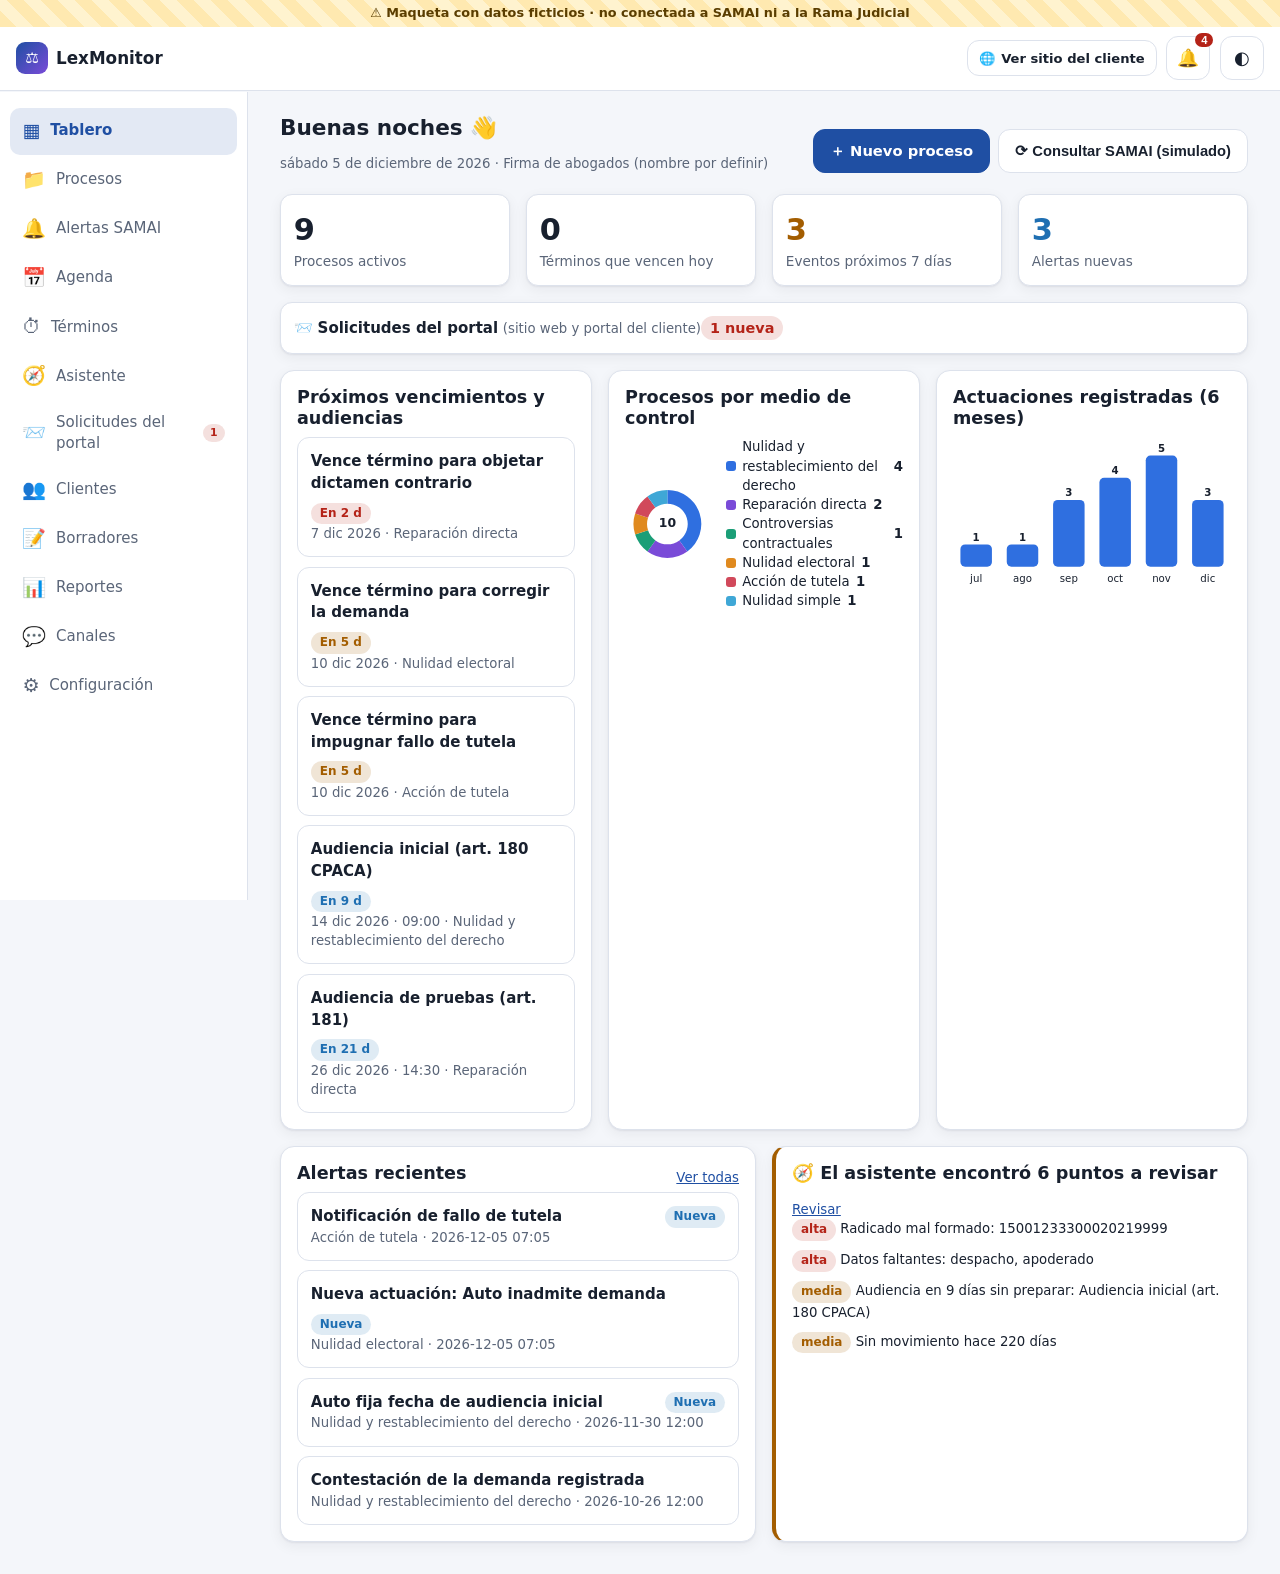
==== index.html @ f5516ecb "IA: modo Generar documento, plantillas con membrete (IndexedDB) y Exportar a Word (JSZip); caché v5" ====
<!doctype html>
<html lang="es">
<head>
<meta charset="utf-8">
<meta name="viewport" content="width=device-width,initial-scale=1,viewport-fit=cover">
<meta name="theme-color" content="#1f4fa3">
<meta name="description" content="Maqueta de plataforma de gestión de litigio contencioso administrativo (datos ficticios)">
<title>LexMonitor · Maqueta</title>
<link rel="manifest" href="manifest.webmanifest">
<link rel="icon" href="icons/icon.svg" type="image/svg+xml">
<link rel="apple-touch-icon" href="icons/icon-192.png">
<link rel="stylesheet" href="css/app.css">
</head>
<body>
<div class="demo-banner" role="note">⚠ Maqueta con datos ficticios · no conectada a SAMAI ni a la Rama Judicial</div>
<header class="topbar">
  <button class="iconbtn sheet-trigger" id="btnMenu" aria-label="Más módulos">☰</button>
  <div class="brand"><span class="logo" aria-hidden="true">⚖</span><span id="appName">LexMonitor</span></div>
  <span class="sp"></span>
  <a class="btn sm xlink" href="sitio/" target="_blank" rel="noopener" title="Abre el sitio web de la firma y el portal del cliente (demo)">🌐 <span class="hide-sm">Ver sitio del cliente</span></a>
  <button class="iconbtn" id="btnAlerts" aria-label="Alertas">🔔<span class="badge hide" id="alertBadge">0</span></button>
  <button class="iconbtn" id="btnTheme" aria-label="Cambiar modo claro u oscuro">◐</button>
</header>
<div class="layout">
  <nav class="sidenav" id="sidenav" aria-label="Módulos"></nav>
  <main id="view" tabindex="-1"></main>
</div>
<nav class="bottomnav" id="bottomnav" aria-label="Navegación principal"></nav>
<div class="sheet-backdrop" id="sheetBg"></div>
<div class="sheet" id="sheet" role="dialog" aria-label="Todos los módulos"><h2>Módulos</h2><div class="grid-links" id="sheetLinks"></div></div>
<div class="toast-wrap" id="toasts" aria-live="polite"></div>
<script src="js/shared-store.js"></script>
<script src="js/lib.js"></script>
<script src="js/data.js"></script>
<script src="js/app.js"></script>
<script src="js/mod-core.js"></script>
<script src="js/mod-tools.js"></script>
<script src="js/mod-docs.js"></script>
<script src="js/mod-portal.js"></script>
<script src="js/mod-ia.js"></script>
<script src="js/mod-word.js"></script>
<script>LM.boot();</script>
</body>
</html>
---- css/app.css ----
:root{--bg:#f4f6fa;--surface:#fff;--surface2:#eef1f7;--text:#18202e;--muted:#5a6578;--border:#dde2ec;--primary:#1f4fa3;--primary-2:#2f6fe0;--on-primary:#fff;--ok:#1b7f4b;--warn:#a35d00;--danger:#b42318;--info:#1f6fb2;--shadow:0 1px 2px rgba(16,24,40,.06),0 4px 14px rgba(16,24,40,.06);--r:14px;--nav-w:248px}
[data-theme=dark]{--bg:#0e1420;--surface:#162032;--surface2:#1d2a40;--text:#e8edf6;--muted:#a3afc4;--border:#2a3852;--primary:#6c9cff;--primary-2:#8db3ff;--on-primary:#0b1220;--ok:#4cc38a;--warn:#f0a43a;--danger:#ff7a6e;--info:#69b4ff;--shadow:0 1px 2px rgba(0,0,0,.4)}
*{box-sizing:border-box}html,body{margin:0;height:100%}
body{font-family:system-ui,-apple-system,"Segoe UI",Roboto,Ubuntu,sans-serif;background:var(--bg);color:var(--text);font-size:15px;line-height:1.45;-webkit-text-size-adjust:100%}
a{color:var(--primary)}h1,h2,h3{margin:0 0 .5rem;line-height:1.2}h1{font-size:1.35rem}h2{font-size:1.1rem}h3{font-size:1rem}
:focus-visible{outline:3px solid var(--primary-2);outline-offset:2px;border-radius:6px}
.demo-banner{background:repeating-linear-gradient(45deg,#ffe9b0,#ffe9b0 12px,#fff3cf 12px,#fff3cf 24px);color:#5a3d00;text-align:center;font-size:.8rem;font-weight:600;padding:4px 8px;position:sticky;top:0;z-index:50}
[data-theme=dark] .demo-banner{background:#4a3500;color:#ffe2a0}
.topbar{display:flex;align-items:center;gap:.6rem;padding:.6rem 1rem;background:var(--surface);border-bottom:1px solid var(--border);position:sticky;top:24px;z-index:40}
.brand{display:flex;align-items:center;gap:.5rem;font-weight:800;font-size:1.05rem}.brand .logo{width:32px;height:32px;border-radius:9px;background:linear-gradient(135deg,var(--primary),#7a4bd8);display:grid;place-items:center;color:#fff;font-size:.95rem}
.topbar .sp{flex:1}
.iconbtn{min-width:44px;min-height:44px;border:1px solid var(--border);background:var(--surface);color:var(--text);border-radius:12px;cursor:pointer;font-size:1.1rem;position:relative}
.badge{position:absolute;top:-4px;right:-4px;background:var(--danger);color:#fff;border-radius:99px;font-size:.7rem;padding:1px 6px;font-weight:700}
.layout{display:flex;min-height:calc(100vh - 92px)}
.sidenav{display:none}
main{flex:1;padding:1rem;padding-bottom:96px;max-width:1280px;width:100%;margin:0 auto;min-width:0}
.bottomnav{position:fixed;bottom:0;left:0;right:0;background:var(--surface);border-top:1px solid var(--border);display:flex;justify-content:space-around;z-index:45;padding-bottom:env(safe-area-inset-bottom)}
.bottomnav a,.sidenav a{text-decoration:none;color:var(--muted);display:flex;align-items:center;gap:.6rem}
.bottomnav a{flex-direction:column;gap:2px;font-size:.7rem;min-height:56px;min-width:56px;justify-content:center;flex:1}
.bottomnav a .ic,.sidenav a .ic{font-size:1.2rem}
.bottomnav a.active,.sidenav a.active{color:var(--primary);font-weight:700}
.sheet-backdrop{position:fixed;inset:0;background:rgba(0,0,0,.4);z-index:60;display:none}.sheet-backdrop.open{display:block}
.sheet{position:fixed;left:0;right:0;bottom:0;background:var(--surface);border-radius:18px 18px 0 0;padding:1rem;z-index:61;transform:translateY(110%);transition:transform .2s,visibility .2s;max-height:80vh;overflow:auto;visibility:hidden}
.sheet.open{transform:none;visibility:visible}.sheet .grid-links{display:grid;grid-template-columns:repeat(3,1fr);gap:.5rem}
.sheet .grid-links a{display:flex;flex-direction:column;align-items:center;gap:4px;padding:.8rem .3rem;border-radius:12px;background:var(--surface2);text-decoration:none;color:var(--text);font-size:.8rem;text-align:center;min-height:72px;justify-content:center}
@media(min-width:1024px){.sidenav{display:block;width:var(--nav-w);background:var(--surface);border-right:1px solid var(--border);padding:1rem .6rem;position:sticky;top:92px;height:calc(100vh - 92px);overflow:auto;flex-shrink:0}
.sidenav a{padding:.6rem .8rem;border-radius:10px;min-height:44px;margin-bottom:2px}.sidenav a:hover{background:var(--surface2)}.sidenav a.active{background:color-mix(in srgb,var(--primary) 12%,transparent)}
.bottomnav{display:none}main{padding:1.5rem 2rem 2rem}.sheet-trigger{display:none}}
.card{background:var(--surface);border:1px solid var(--border);border-radius:var(--r);padding:1rem;box-shadow:var(--shadow);min-width:0}
.grid{display:grid;gap:1rem}.g2,.g3,.g4{grid-template-columns:1fr}
@media(min-width:640px){.g2{grid-template-columns:1fr 1fr}.g4{grid-template-columns:1fr 1fr}.g3{grid-template-columns:1fr 1fr}}
@media(min-width:1024px){.g3{grid-template-columns:repeat(3,1fr)}.g4{grid-template-columns:repeat(4,1fr)}}
.kpi .n{font-size:1.9rem;font-weight:800}.kpi .l{color:var(--muted);font-size:.85rem}
.muted{color:var(--muted)}.small{font-size:.83rem}.mono{font-family:ui-monospace,Menlo,Consolas,monospace;font-size:.85em;word-break:break-all}
.row{display:flex;gap:.5rem;align-items:center;flex-wrap:wrap}.between{justify-content:space-between}
.btn{min-height:44px;padding:.5rem 1rem;border-radius:12px;border:1px solid var(--border);background:var(--surface);color:var(--text);cursor:pointer;font-weight:600;font-size:.92rem;display:inline-flex;align-items:center;gap:.4rem;text-decoration:none}
.btn.primary{background:var(--primary);color:var(--on-primary);border-color:var(--primary)}.btn.danger{color:var(--danger)}.btn.sm{min-height:36px;padding:.3rem .7rem;font-size:.82rem}
label{display:block;font-weight:600;font-size:.85rem;margin:.6rem 0 .25rem}
input,select,textarea{width:100%;min-height:44px;padding:.55rem .7rem;border-radius:10px;border:1px solid var(--border);background:var(--surface);color:var(--text);font:inherit}
textarea{min-height:110px}input[type=checkbox]{width:22px;min-height:22px;height:22px}
.chip{display:inline-block;padding:2px 9px;border-radius:99px;font-size:.75rem;font-weight:700;background:var(--surface2);color:var(--muted);white-space:nowrap}
.chip.ok{background:color-mix(in srgb,var(--ok) 15%,transparent);color:var(--ok)}.chip.warn{background:color-mix(in srgb,var(--warn) 16%,transparent);color:var(--warn)}.chip.danger{background:color-mix(in srgb,var(--danger) 14%,transparent);color:var(--danger)}.chip.info{background:color-mix(in srgb,var(--info) 14%,transparent);color:var(--info)}
.list{display:flex;flex-direction:column;gap:.6rem}
.item{display:block;background:var(--surface);border:1px solid var(--border);border-radius:12px;padding:.8rem;text-decoration:none;color:var(--text)}
.item:hover{border-color:var(--primary)}
table{width:100%;border-collapse:collapse;font-size:.88rem}th,td{padding:.5rem;border-bottom:1px solid var(--border);text-align:left;vertical-align:top}
.table-wrap{overflow:auto}
.toast-wrap{position:fixed;bottom:80px;left:50%;transform:translateX(-50%);z-index:90;display:flex;flex-direction:column;gap:.4rem;width:min(92vw,420px)}
.toast{background:#1d2a40;color:#fff;padding:.7rem 1rem;border-radius:12px;box-shadow:var(--shadow);font-size:.9rem;animation:fi .2s}
@keyframes fi{from{opacity:0;transform:translateY(8px)}}
.modal-bg{position:fixed;inset:0;background:rgba(0,0,0,.45);z-index:80;display:flex;align-items:flex-end;justify-content:center}
.modal{background:var(--surface);width:100%;max-width:720px;max-height:92vh;overflow:auto;border-radius:18px 18px 0 0;padding:1.2rem}
@media(min-width:720px){.modal-bg{align-items:center}.modal{border-radius:18px}}
.timeline{position:relative;margin:1rem 0;padding-left:28px}.timeline:before{content:"";position:absolute;left:10px;top:0;bottom:0;width:3px;background:var(--border);border-radius:3px}
.tl-item{position:relative;margin-bottom:.8rem;cursor:pointer}.tl-dot{position:absolute;left:-25px;top:12px;width:16px;height:16px;border-radius:50%;background:var(--primary);border:3px solid var(--surface);box-shadow:0 0 0 2px var(--primary)}
.tl-item.k-audiencia .tl-dot{background:#7a4bd8;box-shadow:0 0 0 2px #7a4bd8}.tl-item.k-providencia .tl-dot{background:var(--ok);box-shadow:0 0 0 2px var(--ok)}.tl-item.k-notificacion .tl-dot{background:var(--warn);box-shadow:0 0 0 2px var(--warn)}
.tl-body{background:var(--surface);border:1px solid var(--border);border-radius:12px;padding:.6rem .8rem}.tl-item.open .tl-body{border-color:var(--primary)}
.tl-detail{display:none;margin-top:.4rem}.tl-item.open .tl-detail{display:block}
.tl-filter{display:flex;gap:.4rem;flex-wrap:wrap}
.htl{display:flex;overflow-x:auto;gap:0;padding:1.5rem .5rem .5rem;position:relative}
.htl .h{flex:0 0 auto;width:110px;text-align:center;position:relative;font-size:.72rem;cursor:pointer}.htl .h:before{content:"";position:absolute;top:-10px;left:0;right:0;height:3px;background:var(--border)}
.htl .h i{position:absolute;top:-16px;left:50%;margin-left:-7px;width:14px;height:14px;border-radius:50%;background:var(--primary)}
.cal{display:grid;grid-template-columns:repeat(7,1fr);gap:3px}.cal .dh{font-size:.72rem;text-align:center;color:var(--muted);font-weight:700}
.cal .d{min-height:64px;background:var(--surface);border:1px solid var(--border);border-radius:8px;padding:3px;font-size:.72rem;cursor:pointer;overflow:hidden}
.cal .d.off{opacity:.4}.cal .d.hol{background:color-mix(in srgb,var(--danger) 8%,var(--surface))}.cal .d.vac{background:color-mix(in srgb,var(--warn) 10%,var(--surface))}.cal .d.today{border:2px solid var(--primary)}
.cal .ev{display:block;border-radius:4px;padding:0 3px;margin-top:2px;color:#fff;white-space:nowrap;overflow:hidden;text-overflow:ellipsis;font-size:.66rem}
.ev.audiencia{background:#7a4bd8}.ev.vencimiento{background:var(--danger)}.ev.tarea{background:var(--info)}
@media(min-width:1024px){.cal .d{min-height:96px;font-size:.8rem}.cal .ev{font-size:.72rem}}
.phone{max-width:340px;margin:0 auto;border-radius:28px;border:8px solid #222;background:#e5ddd5;overflow:hidden}
.phone .wa-head{background:#075e54;color:#fff;padding:.6rem;font-weight:700;font-size:.9rem}.phone .wa-body{padding:.7rem;min-height:220px}
.bubble{background:#fff;color:#111;border-radius:10px;padding:.5rem .7rem;font-size:.85rem;margin-bottom:.5rem;box-shadow:0 1px 1px rgba(0,0,0,.1);max-width:90%;white-space:pre-wrap}
.bubble .t{display:block;text-align:right;font-size:.65rem;color:#777}
.mail{border:1px solid var(--border);border-radius:12px;overflow:hidden;background:#fff;color:#111}.mail .mh{background:#f1f3f4;padding:.6rem;font-size:.82rem}.mail .mb{padding:.8rem;font-size:.88rem;white-space:pre-wrap}
.assist{border-left:4px solid var(--warn)}.assist.alta{border-left-color:var(--danger)}.assist.baja{border-left-color:var(--info)}
.rad-parts{display:grid;grid-template-columns:repeat(2,1fr);gap:.4rem}@media(min-width:640px){.rad-parts{grid-template-columns:repeat(4,1fr)}}
.rad-parts div{background:var(--surface2);border-radius:8px;padding:.4rem .5rem;font-size:.78rem}.rad-parts b{display:block;font-family:ui-monospace,monospace;font-size:.95rem}
.err{color:var(--danger);font-size:.83rem;font-weight:600}.okt{color:var(--ok);font-size:.83rem;font-weight:600}
svg text{fill:var(--text)}.hide{display:none!important}
.tabs{display:flex;gap:.3rem;overflow-x:auto;border-bottom:1px solid var(--border);margin-bottom:1rem}.tabs button{background:none;border:0;border-bottom:3px solid transparent;padding:.6rem .8rem;min-height:44px;cursor:pointer;color:var(--muted);font-weight:600;white-space:nowrap;font-size:.9rem}.tabs button.active{color:var(--primary);border-color:var(--primary)}
.doc-preview{background:#fff;color:#111;padding:1.5rem;border-radius:8px;border:1px solid var(--border);font-family:Georgia,"Times New Roman",serif;white-space:pre-wrap;font-size:.92rem;line-height:1.6}
@media print{.demo-banner,.topbar,.sidenav,.bottomnav,.no-print,.toast-wrap{display:none!important}main{padding:0}body{background:#fff;color:#000}.card{box-shadow:none;border:0}.print-area{display:block}}
label.row{flex-wrap:nowrap;align-items:flex-start;gap:.6rem}label.row input[type=checkbox]{flex:none;margin-top:1px}
.row>.ev{padding:2px 8px;border-radius:99px;font-size:.75rem}

/* v2: portal, solicitudes, jurisprudencia, prompts */
@media(max-width:560px){.hide-sm{display:none}}
.nb{margin-left:auto;font-size:.68rem;padding:1px 7px}
.subnav{display:flex;gap:.4rem;flex-wrap:wrap;margin:.4rem 0 .8rem}.subnav a{text-decoration:none}.subnav a.active{background:var(--primary);color:var(--on-primary);border-color:var(--primary)}
.ficha dt{font-weight:700;margin-top:.7rem}.ficha dd{margin:.2rem 0 0;white-space:pre-wrap}.ficha .nc{color:var(--muted);font-style:italic}
.conf{border-left:4px solid var(--warn);background:color-mix(in srgb,var(--warn) 10%,var(--surface))}
.sol.nueva{border-left:4px solid var(--danger)}.sol.en_tramite{border-left:4px solid var(--warn)}.sol.respondida{border-left:4px solid var(--ok)}
.prompt-out{font-family:ui-monospace,Menlo,Consolas,monospace;font-size:.82rem;min-height:50vh;width:100%}
.pub-act{border:1px solid var(--border);border-radius:12px;padding:.7rem;margin-bottom:.6rem}.pub-act.on{border-color:var(--ok)}
/* Análisis IA */
.md-out{margin-top:.6rem;overflow-wrap:anywhere}.md-out h2,.md-out h3,.md-out h4{margin:.9rem 0 .4rem}.md-out pre{white-space:pre-wrap;background:rgba(127,127,127,.12);padding:.6rem;border-radius:8px}
.md-out blockquote{border-left:4px solid #a35d00;margin:.5rem 0;padding:.3rem .7rem;opacity:.9}.md-table{overflow-x:auto;-webkit-overflow-scrolling:touch;margin:.5rem 0}
.md-table table{border-collapse:collapse;min-width:520px;width:100%;font-size:.88rem}.md-table th,.md-table td{border:1px solid rgba(127,127,127,.4);padding:.35rem .45rem;text-align:left;vertical-align:top}
.spin{display:inline-block;width:14px;height:14px;border:2px solid currentColor;border-right-color:transparent;border-radius:50%;animation:lmspin .8s linear infinite;vertical-align:-2px}@keyframes lmspin{to{transform:rotate(360deg)}}
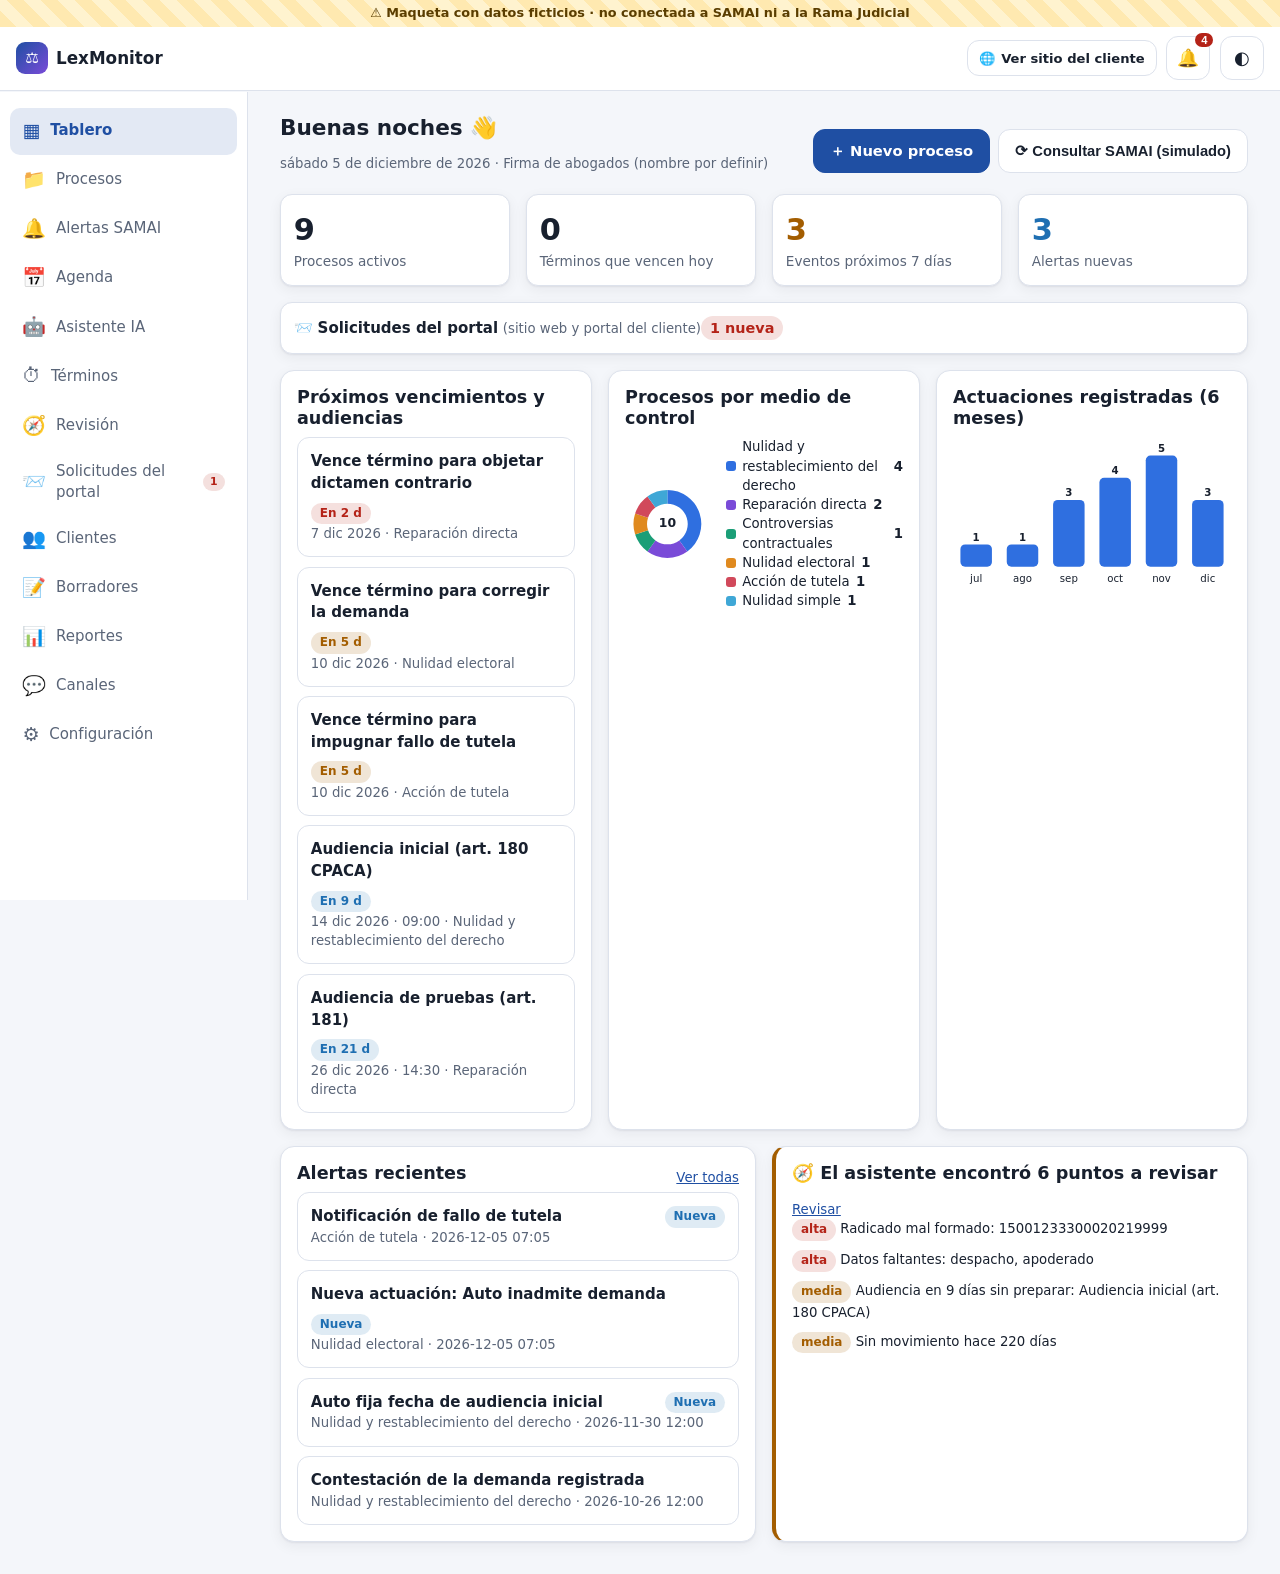
==== commit dbe25b3a: "v11: sección Asistente IA (#/asistente), Borradores sin pestaña IA, botón Mejorar con Asistente IA" ====
--- a/index.html
+++ b/index.html
@@ -39,6 +39,7 @@
 <script src="js/mod-portal.js"></script>
 <script src="js/mod-ia.js"></script>
 <script src="js/mod-word.js"></script>
+<script src="js/mod-asist.js"></script>
 <script>LM.boot();</script>
 </body>
 </html>
--- a/css/app.css
+++ b/css/app.css
@@ -96,3 +96,7 @@
 .md-out blockquote{border-left:4px solid #a35d00;margin:.5rem 0;padding:.3rem .7rem;opacity:.9}.md-table{overflow-x:auto;-webkit-overflow-scrolling:touch;margin:.5rem 0}
 .md-table table{border-collapse:collapse;min-width:520px;width:100%;font-size:.88rem}.md-table th,.md-table td{border:1px solid rgba(127,127,127,.4);padding:.35rem .45rem;text-align:left;vertical-align:top}
 .spin{display:inline-block;width:14px;height:14px;border:2px solid currentColor;border-right-color:transparent;border-radius:50%;animation:lmspin .8s linear infinite;vertical-align:-2px}@keyframes lmspin{to{transform:rotate(360deg)}}
+.update-bar{position:fixed;left:50%;transform:translateX(-50%);bottom:calc(76px + env(safe-area-inset-bottom));z-index:9999;background:#1f4fa3;color:#fff;padding:.5rem .8rem;border-radius:12px;box-shadow:0 4px 16px rgba(0,0,0,.3);display:flex;gap:.6rem;align-items:center;font-weight:600;max-width:92vw}
+.ia-bigs{gap:.7rem}.ia-big{display:flex;flex-direction:column;align-items:flex-start;gap:.25rem;text-align:left;cursor:pointer;border:2px solid transparent;font:inherit;color:inherit;min-height:110px}
+.ia-big .ia-ic{font-size:1.8rem}.ia-big b{font-size:1.05rem}.ia-big.on{border-color:#1f4fa3;box-shadow:0 0 0 3px rgba(31,79,163,.15)}
+#ia-lib summary{cursor:pointer;padding:.2rem 0}
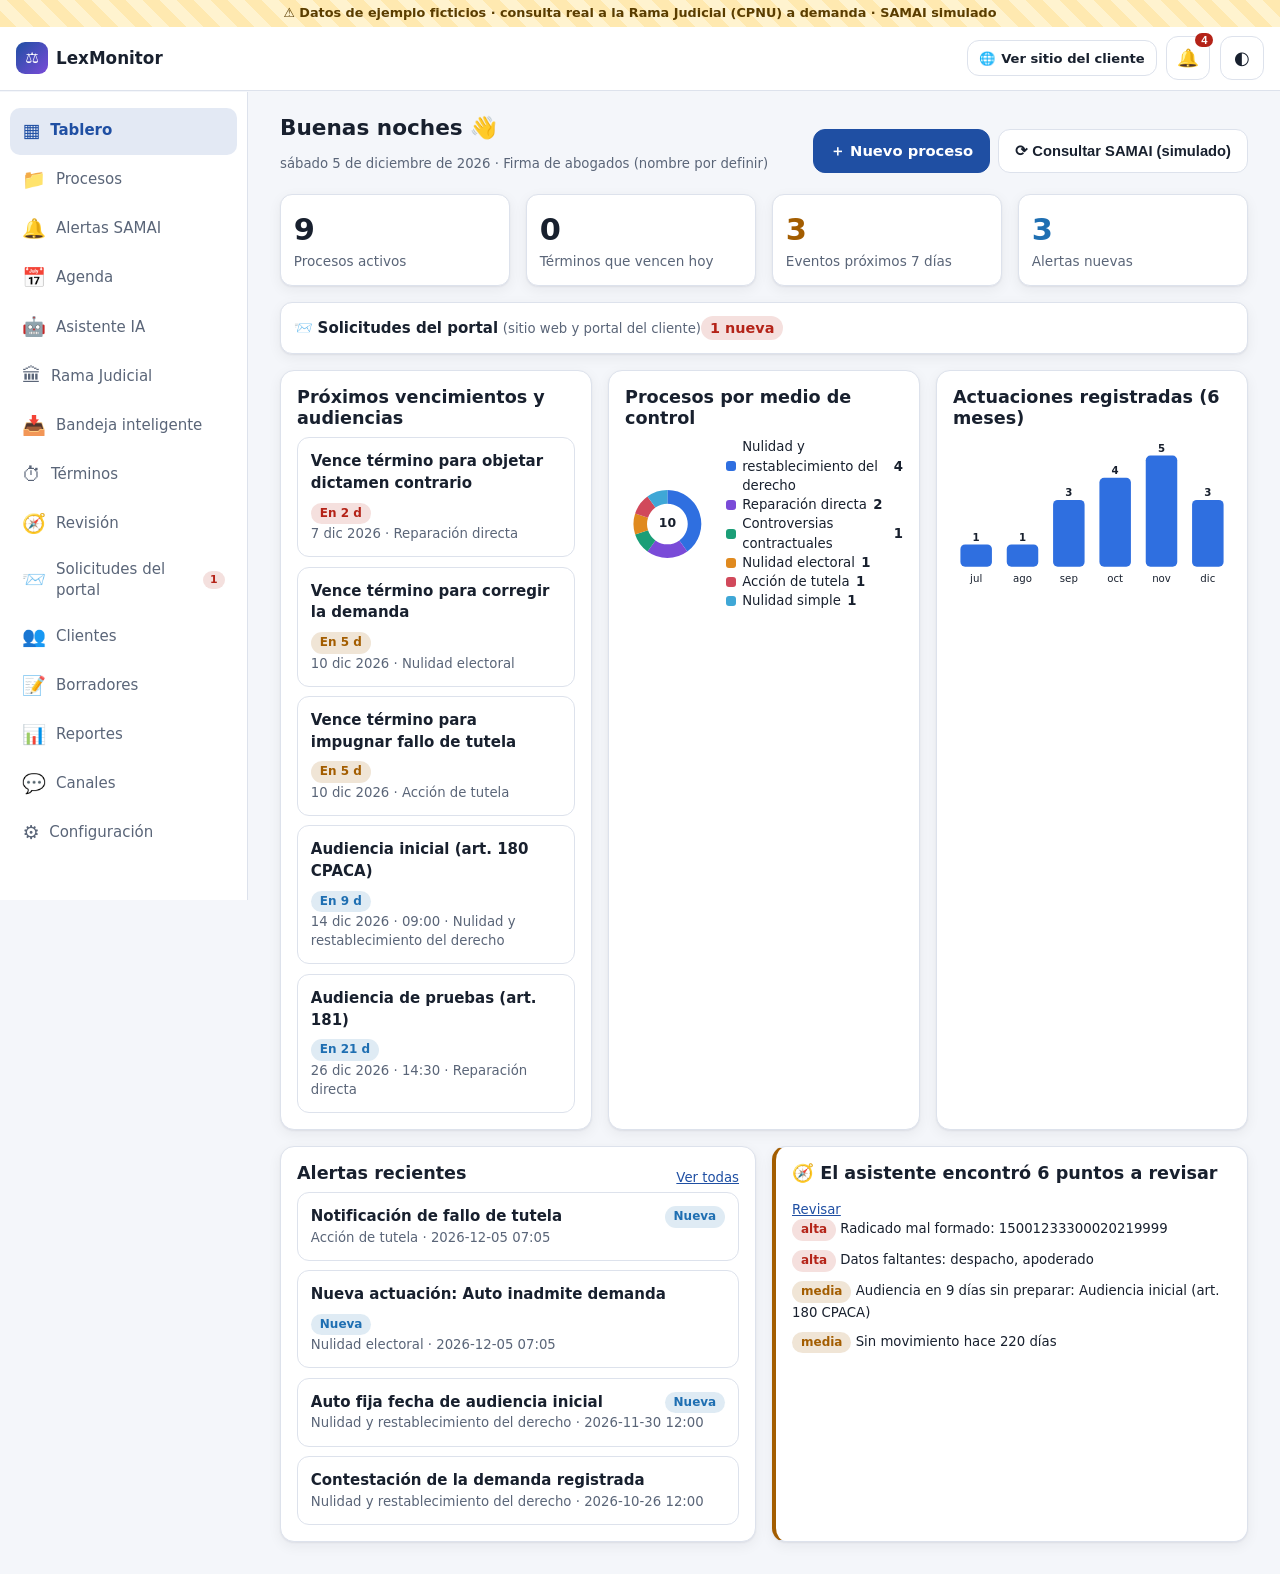
==== commit 8049fd0b: "v15: módulos Rama Judicial (CPNU real, directa/proxy/manual) y Bandeja inteligente (IA, borradores);" ====
--- a/index.html
+++ b/index.html
@@ -12,7 +12,7 @@
 <link rel="stylesheet" href="css/app.css">
 </head>
 <body>
-<div class="demo-banner" role="note">⚠ Maqueta con datos ficticios · no conectada a SAMAI ni a la Rama Judicial</div>
+<div class="demo-banner" role="note">⚠ Datos de ejemplo ficticios · consulta real a la Rama Judicial (CPNU) a demanda · SAMAI simulado</div>
 <header class="topbar">
   <button class="iconbtn sheet-trigger" id="btnMenu" aria-label="Más módulos">☰</button>
   <div class="brand"><span class="logo" aria-hidden="true">⚖</span><span id="appName">LexMonitor</span></div>
@@ -40,6 +40,9 @@
 <script src="js/mod-ia.js"></script>
 <script src="js/mod-word.js"></script>
 <script src="js/mod-asist.js"></script>
+<script src="js/mod-nblm.js"></script>
+<script src="js/mod-rama.js"></script>
+<script src="js/mod-bandeja.js"></script>
 <script>LM.boot();</script>
 </body>
 </html>
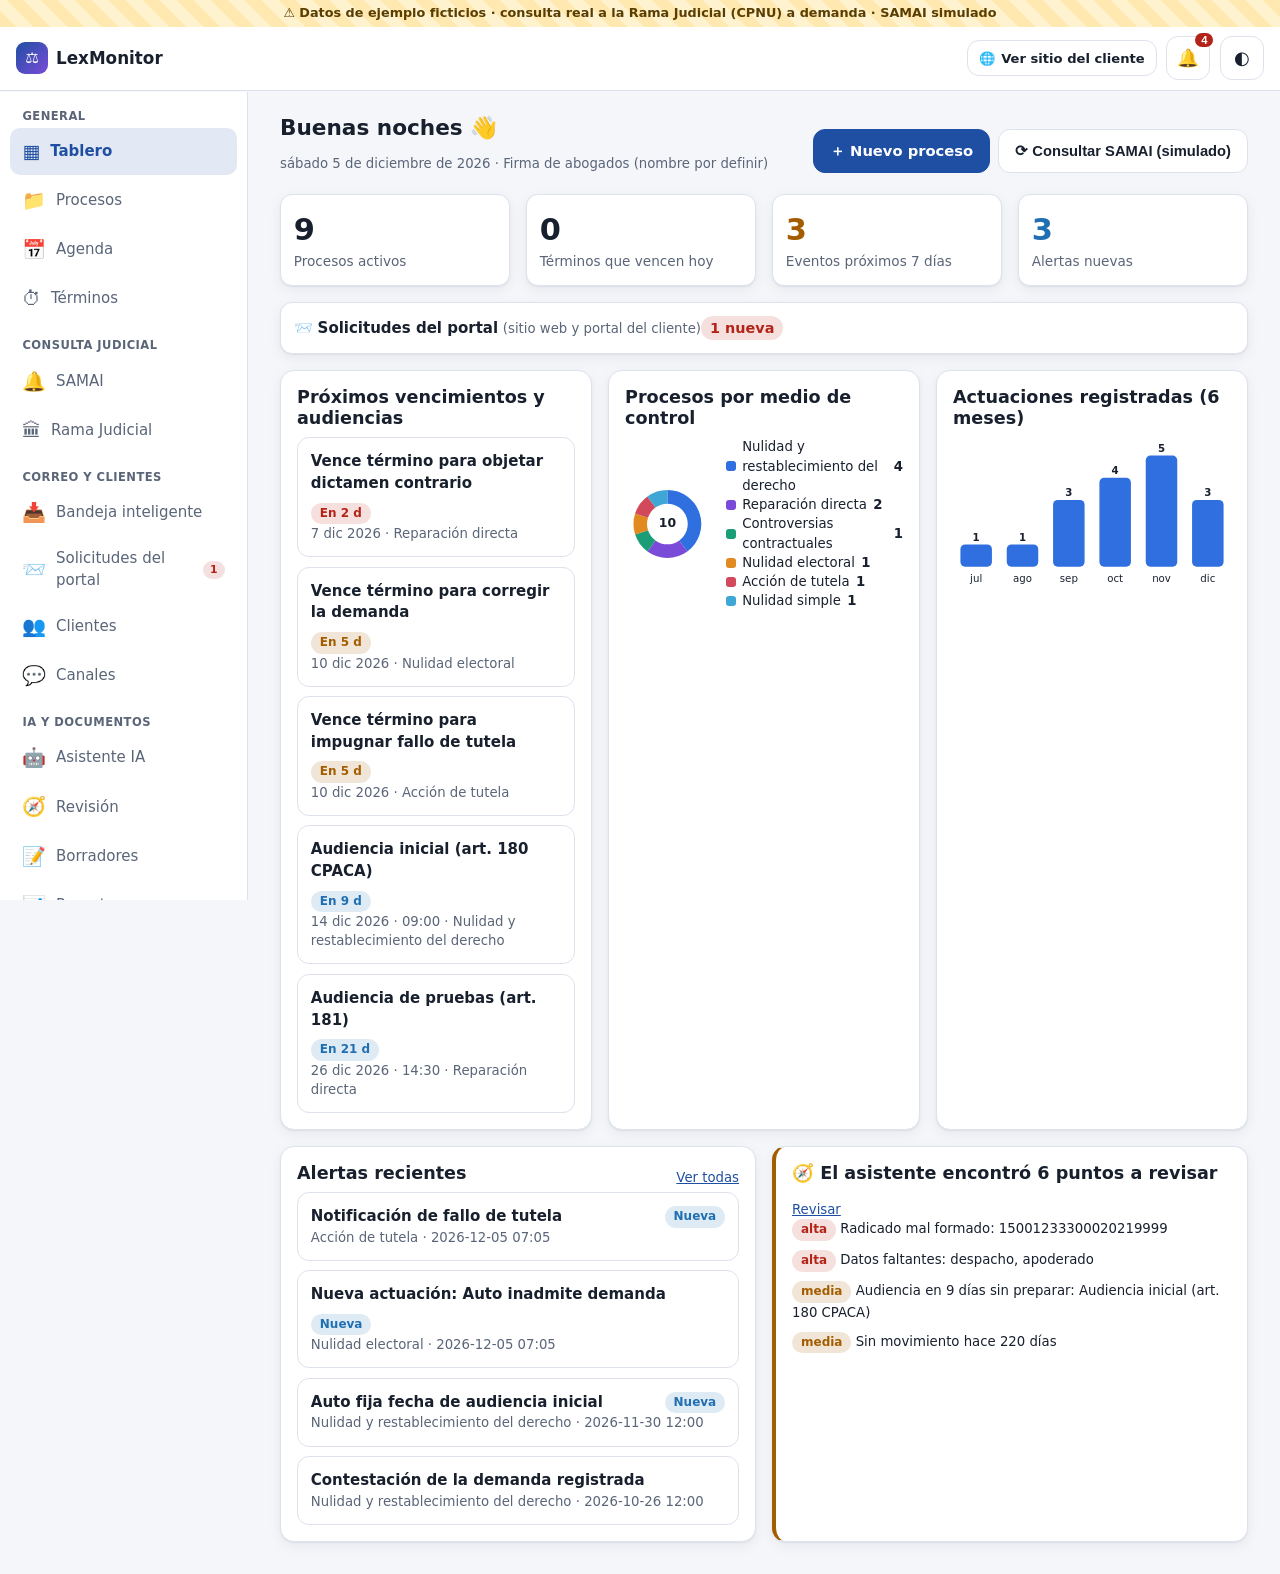
==== commit 441a07b0: "v16: Consulta judicial (SAMAI | Rama Judicial) y menú agrupado; Bandeja: buzón conectado (Gmail/Outl" ====
--- a/index.html
+++ b/index.html
@@ -43,6 +43,8 @@
 <script src="js/mod-nblm.js"></script>
 <script src="js/mod-rama.js"></script>
 <script src="js/mod-bandeja.js"></script>
+<script src="js/mod-correo.js"></script>
+<script src="js/mod-consulta.js"></script>
 <script>LM.boot();</script>
 </body>
 </html>
--- a/css/app.css
+++ b/css/app.css
@@ -100,3 +100,6 @@
 .ia-bigs{gap:.7rem}.ia-big{display:flex;flex-direction:column;align-items:flex-start;gap:.25rem;text-align:left;cursor:pointer;border:2px solid transparent;font:inherit;color:inherit;min-height:110px}
 .ia-big .ia-ic{font-size:1.8rem}.ia-big b{font-size:1.05rem}.ia-big.on{border-color:#1f4fa3;box-shadow:0 0 0 3px rgba(31,79,163,.15)}
 #ia-lib summary{cursor:pointer;padding:.2rem 0}
+
+.navgrp{font-size:.72rem;font-weight:700;text-transform:uppercase;letter-spacing:.04em;color:var(--muted);padding:.8rem .8rem .25rem}.navgrp:first-child{padding-top:0}.sheet .grid-links .sheetgrp{grid-column:1/-1;padding:.4rem 0 0}
+.cj-tabs{display:flex;gap:.4rem;border-bottom:1px solid var(--border);margin:0 0 1rem;flex-wrap:wrap}.cj-tabs a{padding:.55rem 1rem;border-radius:10px 10px 0 0;text-decoration:none;color:var(--muted);font-weight:600;border:1px solid transparent;border-bottom:0;min-height:44px;display:flex;align-items:center;gap:.4rem}.cj-tabs a.on{color:var(--primary);background:var(--surface);border-color:var(--border);margin-bottom:-1px}
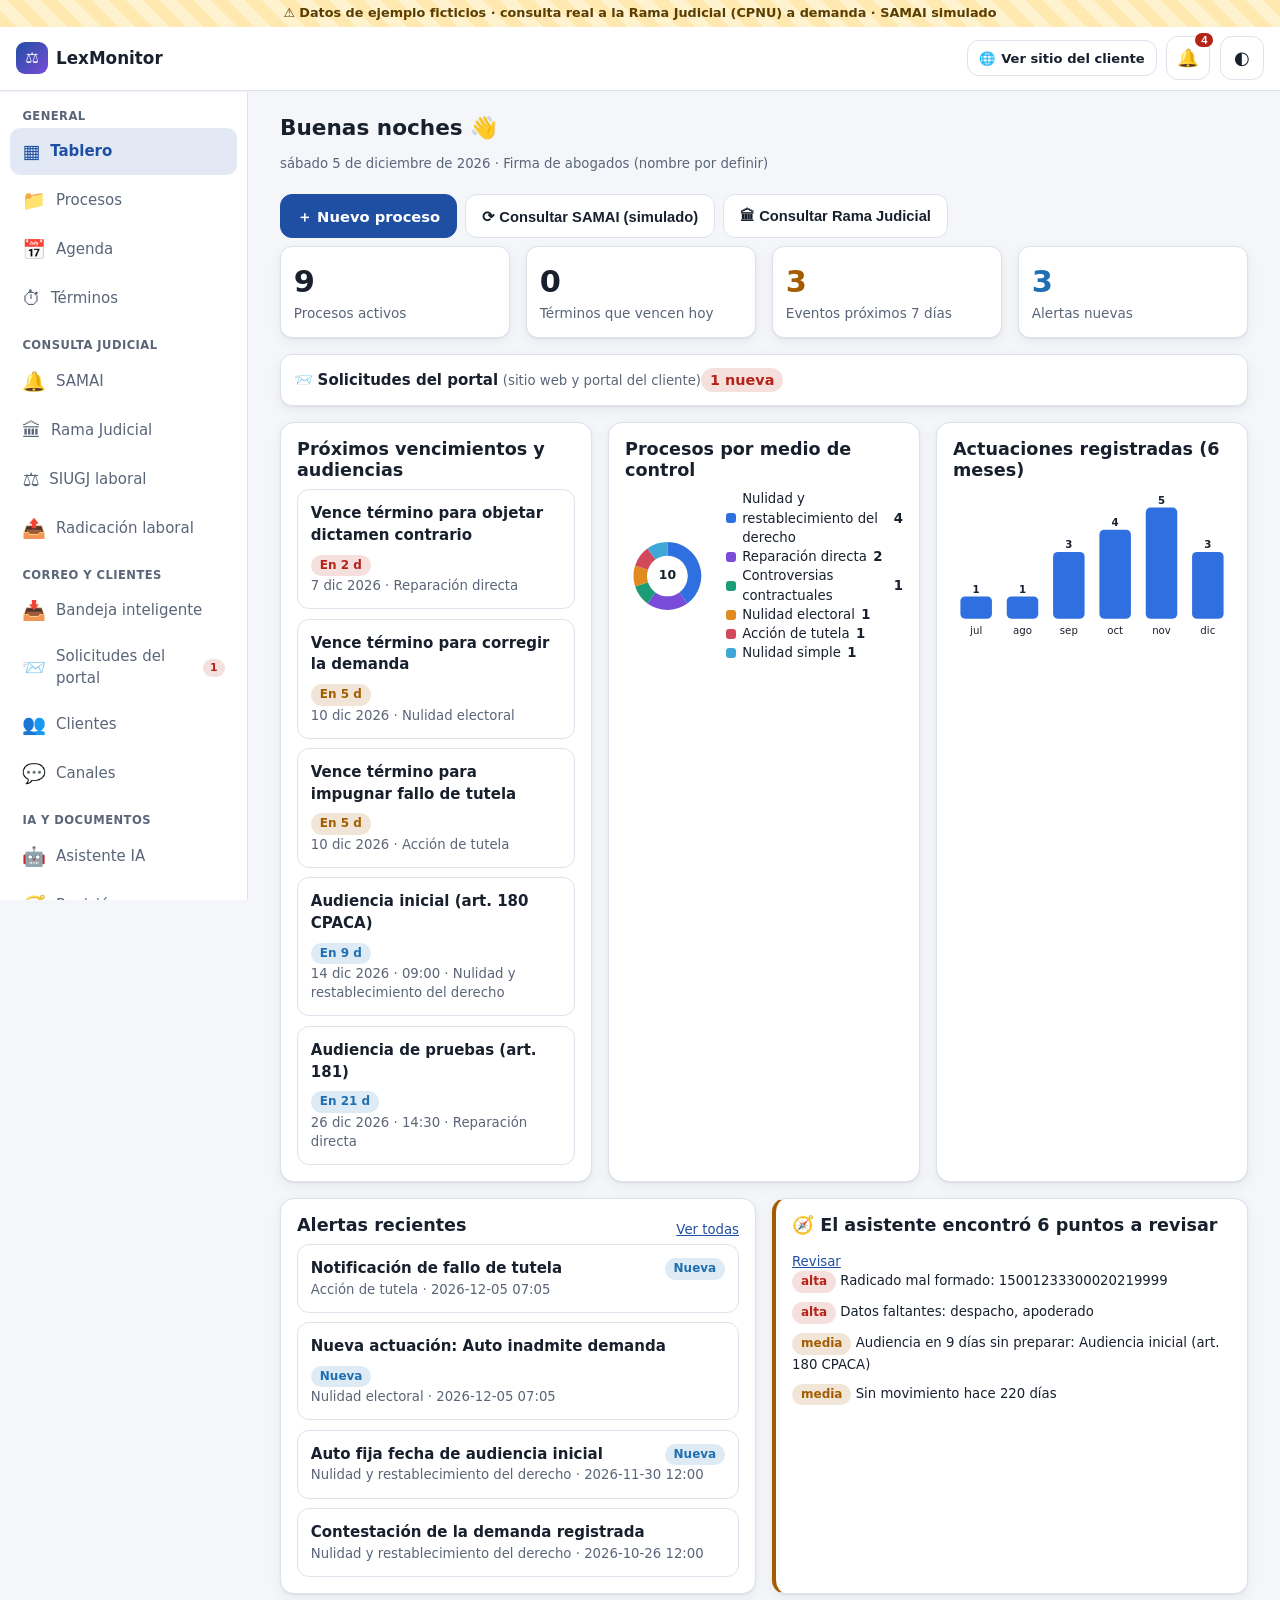
==== commit 1732a341: "v17 etapa 1: pestaña SIUGJ (consulta asistida, CPNU, actuaciones pegadas) y regla SIUGJ en la Bandej" ====
--- a/index.html
+++ b/index.html
@@ -44,6 +44,8 @@
 <script src="js/mod-rama.js"></script>
 <script src="js/mod-bandeja.js"></script>
 <script src="js/mod-correo.js"></script>
+<script src="js/mod-siugj.js"></script>
+<script src="js/mod-radicacion.js"></script>
 <script src="js/mod-consulta.js"></script>
 <script>LM.boot();</script>
 </body>
--- a/css/app.css
+++ b/css/app.css
@@ -103,3 +103,5 @@
 
 .navgrp{font-size:.72rem;font-weight:700;text-transform:uppercase;letter-spacing:.04em;color:var(--muted);padding:.8rem .8rem .25rem}.navgrp:first-child{padding-top:0}.sheet .grid-links .sheetgrp{grid-column:1/-1;padding:.4rem 0 0}
 .cj-tabs{display:flex;gap:.4rem;border-bottom:1px solid var(--border);margin:0 0 1rem;flex-wrap:wrap}.cj-tabs a{padding:.55rem 1rem;border-radius:10px 10px 0 0;text-decoration:none;color:var(--muted);font-weight:600;border:1px solid transparent;border-bottom:0;min-height:44px;display:flex;align-items:center;gap:.4rem}.cj-tabs a.on{color:var(--primary);background:var(--surface);border-color:var(--border);margin-bottom:-1px}
+
+@media(max-width:640px){.dash-acts{width:100%;display:grid;grid-template-columns:1fr 1fr;gap:.5rem}.dash-acts .btn{width:100%;justify-content:center;white-space:normal;text-align:center}.dash-acts .btn:first-child{grid-column:1/-1}}
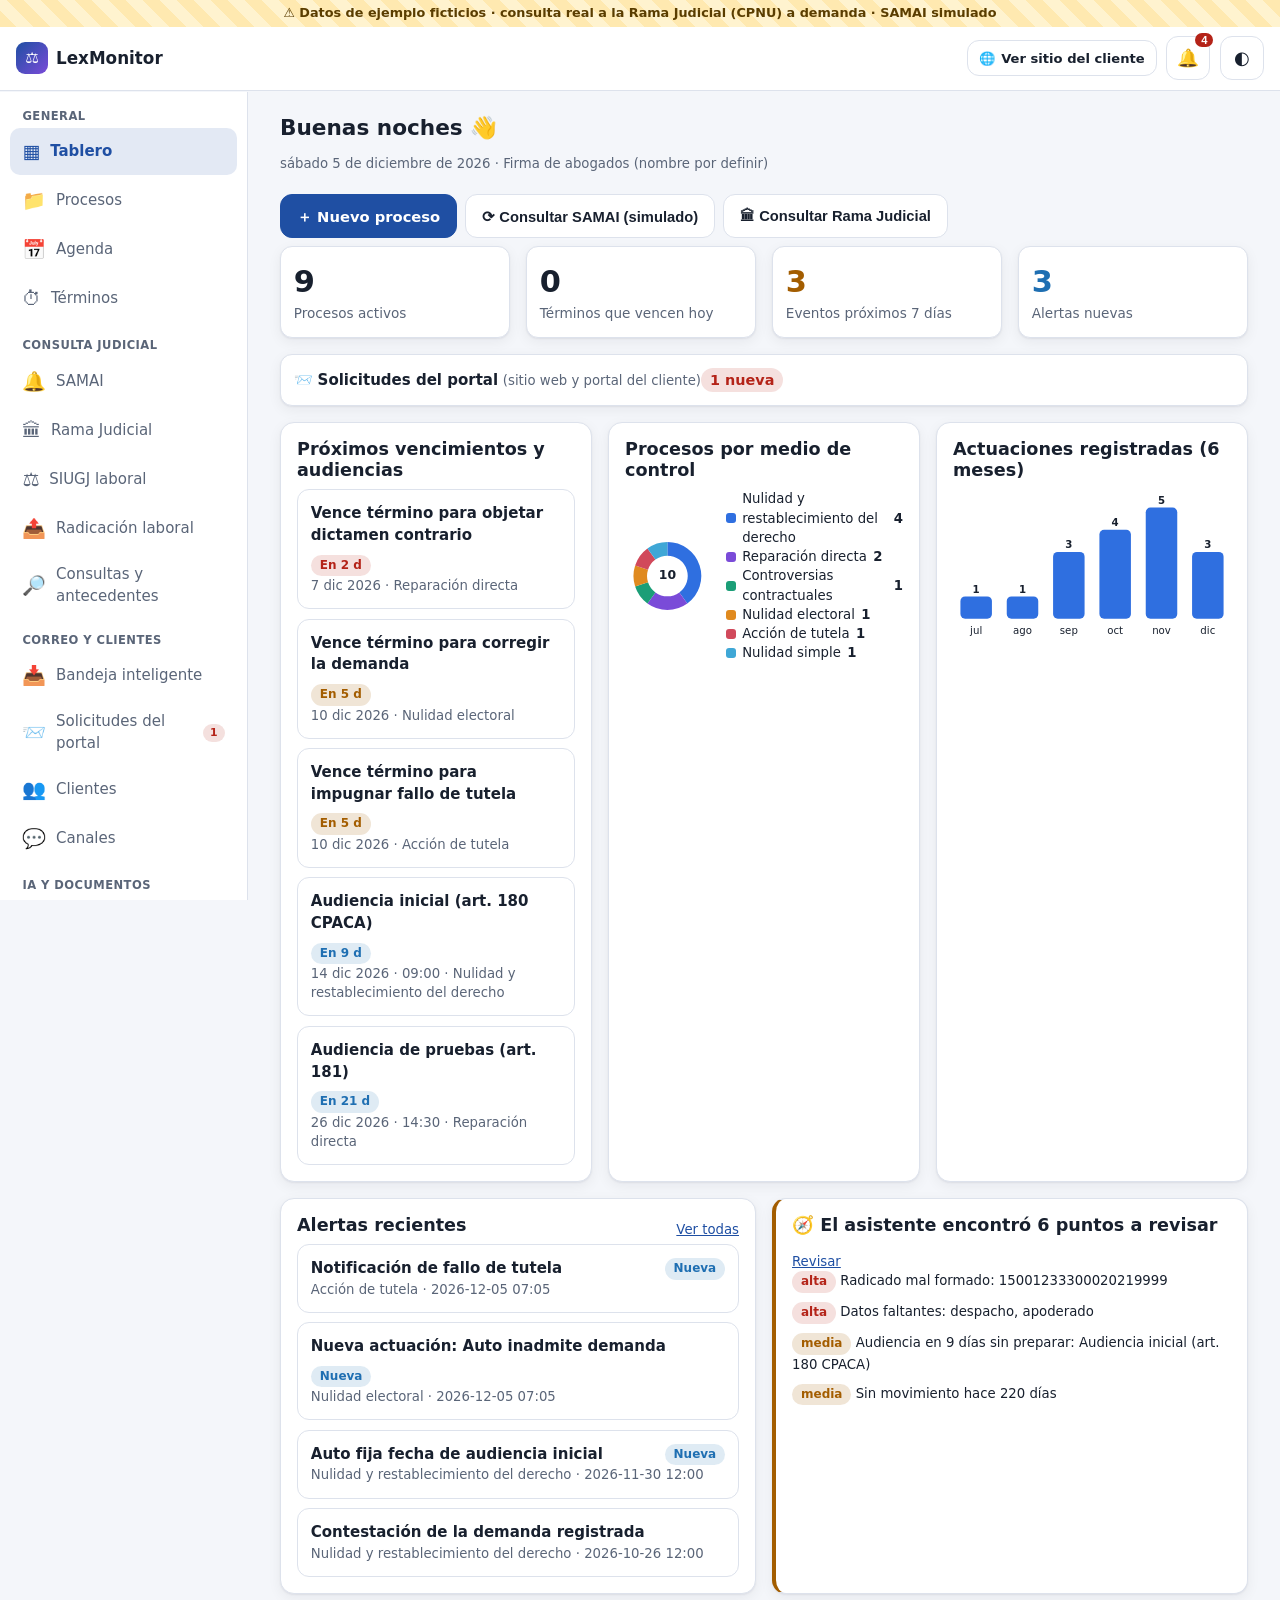
==== commit 981f24c7: "v18: sección Consultas y antecedentes (43 enlaces oficiales, favoritos, abrir varias, registro con P" ====
--- a/index.html
+++ b/index.html
@@ -46,6 +46,7 @@
 <script src="js/mod-correo.js"></script>
 <script src="js/mod-siugj.js"></script>
 <script src="js/mod-radicacion.js"></script>
+<script src="js/mod-antecedentes.js"></script>
 <script src="js/mod-consulta.js"></script>
 <script>LM.boot();</script>
 </body>
--- a/css/app.css
+++ b/css/app.css
@@ -105,3 +105,11 @@
 .cj-tabs{display:flex;gap:.4rem;border-bottom:1px solid var(--border);margin:0 0 1rem;flex-wrap:wrap}.cj-tabs a{padding:.55rem 1rem;border-radius:10px 10px 0 0;text-decoration:none;color:var(--muted);font-weight:600;border:1px solid transparent;border-bottom:0;min-height:44px;display:flex;align-items:center;gap:.4rem}.cj-tabs a.on{color:var(--primary);background:var(--surface);border-color:var(--border);margin-bottom:-1px}
 
 @media(max-width:640px){.dash-acts{width:100%;display:grid;grid-template-columns:1fr 1fr;gap:.5rem}.dash-acts .btn{width:100%;justify-content:center;white-space:normal;text-align:center}.dash-acts .btn:first-child{grid-column:1/-1}}
+/* v17 · Radicación asistida SIUGJ */
+.rd-grid{display:grid;grid-template-columns:minmax(0,1fr) minmax(0,1fr);gap:1rem;align-items:start}@media(max-width:900px){.rd-grid{grid-template-columns:1fr}}
+.rd-list{list-style:none;padding:0;margin:0}.rd-list li{padding:.35rem 0;border-bottom:1px solid var(--border);font-size:.9rem}.rd-list li.no{color:var(--text)}.rd-list li.ok{color:var(--muted)}
+.rd-ficha,.rd-anx{width:100%;border-collapse:collapse;font-size:.88rem}.rd-ficha th{text-align:left;font-weight:600;width:42%;padding:.3rem .4rem;vertical-align:top}.rd-ficha td,.rd-anx td,.rd-anx th{padding:.3rem .4rem;border-bottom:1px solid var(--border);vertical-align:top;word-break:break-word}.rd-anx select{max-width:100%}
+/* v18 · Consultas y antecedentes */
+.ant-grid{display:grid;grid-template-columns:repeat(auto-fill,minmax(270px,1fr));gap:.8rem;margin-bottom:1rem}.ant-card{margin:0;display:flex;flex-direction:column}.ant-card h3{font-size:1rem}.ant-cat{margin:1rem 0 .5rem;font-size:1.1rem}
+.ant-fav{min-width:40px;font-size:1.1rem}.ant-fav.on{color:#d39e00;border-color:#d39e00}.ant-ck input{width:22px;height:22px;margin-top:.1rem}
+.ant-form{display:grid;grid-template-columns:repeat(auto-fill,minmax(240px,1fr));gap:.2rem .8rem}.ant-top{position:sticky;top:64px;z-index:5}@media(max-width:700px){.ant-top{position:static}.ant-filt select{flex:1 1 45%}}
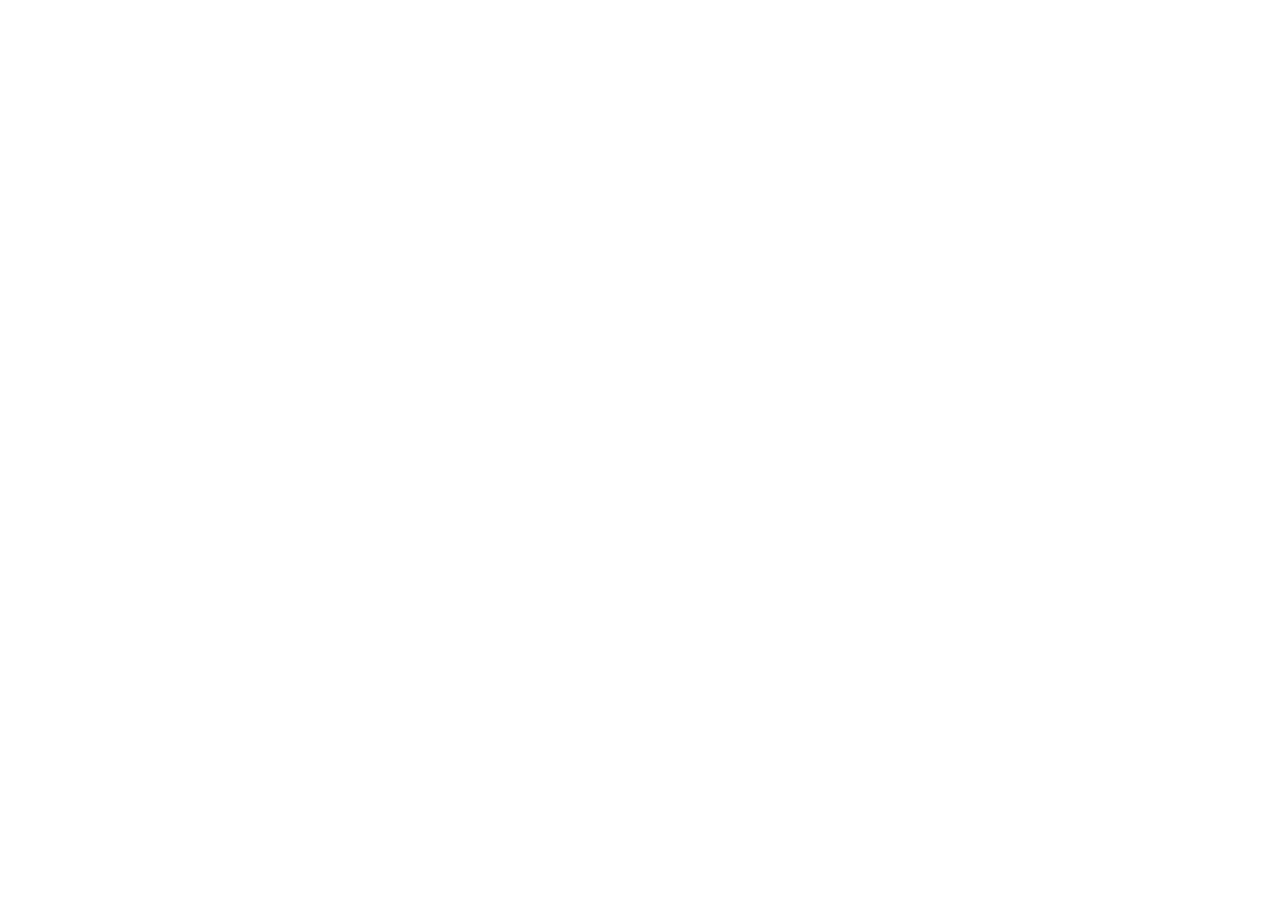
==== commit 922a6f01: "Redirecciones a gdz87.github.io/lexmonitor" ====
--- a/index.html
+++ b/index.html
@@ -1,53 +1,29 @@
 <!doctype html>
-<html lang="es">
-<head>
-<meta charset="utf-8">
-<meta name="viewport" content="width=device-width,initial-scale=1,viewport-fit=cover">
-<meta name="theme-color" content="#1f4fa3">
-<meta name="description" content="Maqueta de plataforma de gestión de litigio contencioso administrativo (datos ficticios)">
-<title>LexMonitor · Maqueta</title>
-<link rel="manifest" href="manifest.webmanifest">
-<link rel="icon" href="icons/icon.svg" type="image/svg+xml">
-<link rel="apple-touch-icon" href="icons/icon-192.png">
-<link rel="stylesheet" href="css/app.css">
-</head>
-<body>
-<div class="demo-banner" role="note">⚠ Datos de ejemplo ficticios · consulta real a la Rama Judicial (CPNU) a demanda · SAMAI simulado</div>
-<header class="topbar">
-  <button class="iconbtn sheet-trigger" id="btnMenu" aria-label="Más módulos">☰</button>
-  <div class="brand"><span class="logo" aria-hidden="true">⚖</span><span id="appName">LexMonitor</span></div>
-  <span class="sp"></span>
-  <a class="btn sm xlink" href="sitio/" target="_blank" rel="noopener" title="Abre el sitio web de la firma y el portal del cliente (demo)">🌐 <span class="hide-sm">Ver sitio del cliente</span></a>
-  <button class="iconbtn" id="btnAlerts" aria-label="Alertas">🔔<span class="badge hide" id="alertBadge">0</span></button>
-  <button class="iconbtn" id="btnTheme" aria-label="Cambiar modo claro u oscuro">◐</button>
-</header>
-<div class="layout">
-  <nav class="sidenav" id="sidenav" aria-label="Módulos"></nav>
-  <main id="view" tabindex="-1"></main>
-</div>
-<nav class="bottomnav" id="bottomnav" aria-label="Navegación principal"></nav>
-<div class="sheet-backdrop" id="sheetBg"></div>
-<div class="sheet" id="sheet" role="dialog" aria-label="Todos los módulos"><h2>Módulos</h2><div class="grid-links" id="sheetLinks"></div></div>
-<div class="toast-wrap" id="toasts" aria-live="polite"></div>
-<script src="js/shared-store.js"></script>
-<script src="js/lib.js"></script>
-<script src="js/data.js"></script>
-<script src="js/app.js"></script>
-<script src="js/mod-core.js"></script>
-<script src="js/mod-tools.js"></script>
-<script src="js/mod-docs.js"></script>
-<script src="js/mod-portal.js"></script>
-<script src="js/mod-ia.js"></script>
-<script src="js/mod-word.js"></script>
-<script src="js/mod-asist.js"></script>
-<script src="js/mod-nblm.js"></script>
-<script src="js/mod-rama.js"></script>
-<script src="js/mod-bandeja.js"></script>
-<script src="js/mod-correo.js"></script>
-<script src="js/mod-siugj.js"></script>
-<script src="js/mod-radicacion.js"></script>
-<script src="js/mod-antecedentes.js"></script>
-<script src="js/mod-consulta.js"></script>
-<script>LM.boot();</script>
-</body>
-</html>
+<html lang="es"><head><meta charset="utf-8">
+<title>LexMonitor se mudó</title>
+<meta name="robots" content="noindex">
+<meta http-equiv="refresh" content="3;url=https://gdz87.github.io/lexmonitor/">
+<script>
+(function(){
+  var B='https://gdz87.github.io/lexmonitor/';
+  var p=location.pathname.replace(/^\/lexmonitor-demo/i,'').replace(/^\/+/,'');
+  var s=location.search||'', h=location.hash||'';
+  var hasCode=/[?&]codigo=/i.test(s)||/codigo=/i.test(h);
+  var t;
+  var top={'sitio':1,'videos.html':1,'admin.html':1,'licencias.html':1,'manual_usuario_lexmonitor.pdf':1,'lexmonitor_demo.html':1,'leeme.txt':1,'videos':1};
+  var first=p.split('/')[0].toLowerCase();
+  if(p===''||p==='index.html'){ t=(hasCode||/^#\//.test(h))?'app/':''; }
+  else if(/^app(\/|$)/i.test(p)){ t=p.replace(/^app\/?/i,'app/').replace(/^app\/index\.html$/i,'app/'); }
+  else if(top[first]){ t=p.replace(/^manual_usuario_lexmonitor\.pdf$/i,'Manual_Usuario_LexMonitor.pdf').replace(/^lexmonitor_demo\.html$/i,'LexMonitor_demo.html'); }
+  else if(/^(js|css|icons)\//i.test(p)||/^(sw\.js|manifest\.webmanifest)$/i.test(p)){ t='app/'+p; }
+  else { t=hasCode?'app/':''; }
+  var u=B+t+s+h;
+  try{ document.addEventListener('DOMContentLoaded',function(){var a=document.getElementById('lnk');a.href=u;a.textContent=u;}); }catch(e){}
+  location.replace(u);
+})();
+</script>
+</head><body style="font-family:system-ui,sans-serif;max-width:40rem;margin:3rem auto;padding:1rem">
+<h1>LexMonitor tiene nueva dirección</h1>
+<p>Redirigiendo… Si no ocurre automáticamente, abra:<br>
+<a id="lnk" href="https://gdz87.github.io/lexmonitor/">https://gdz87.github.io/lexmonitor/</a></p>
+</body></html>
